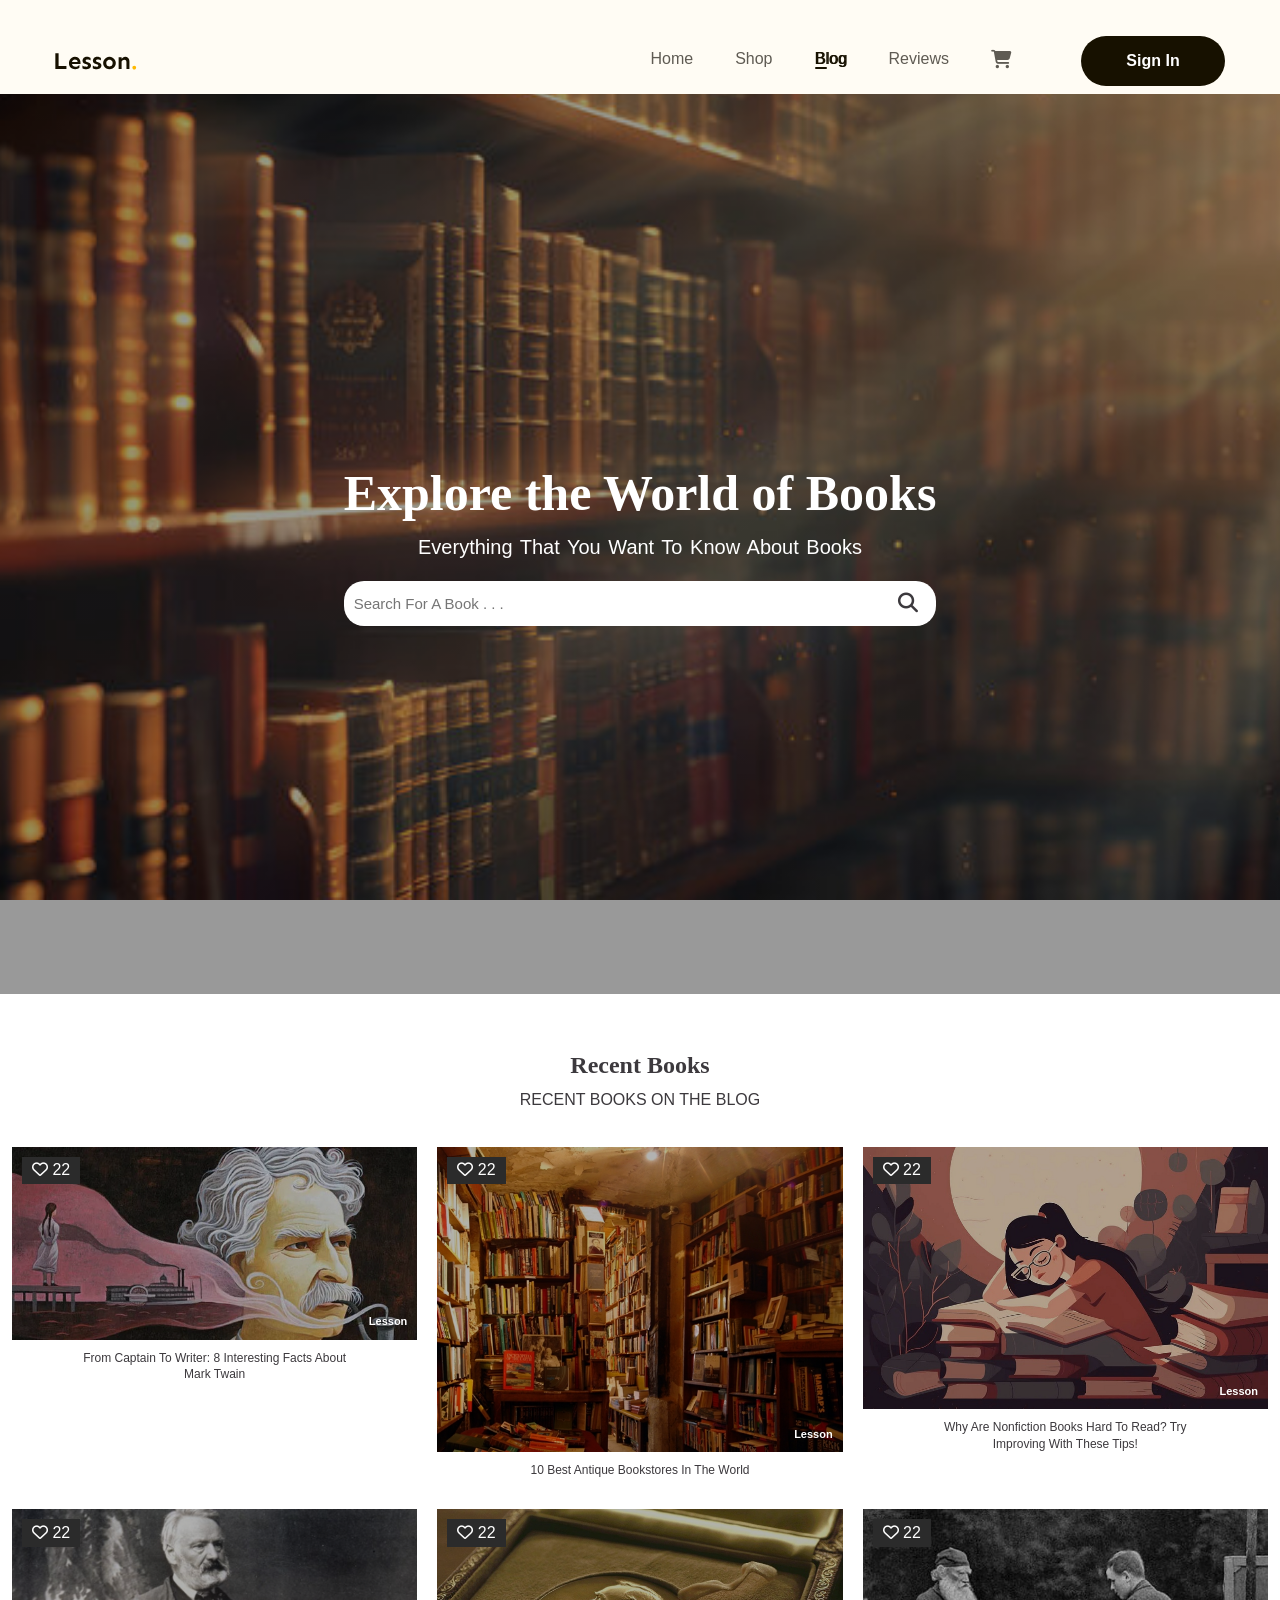
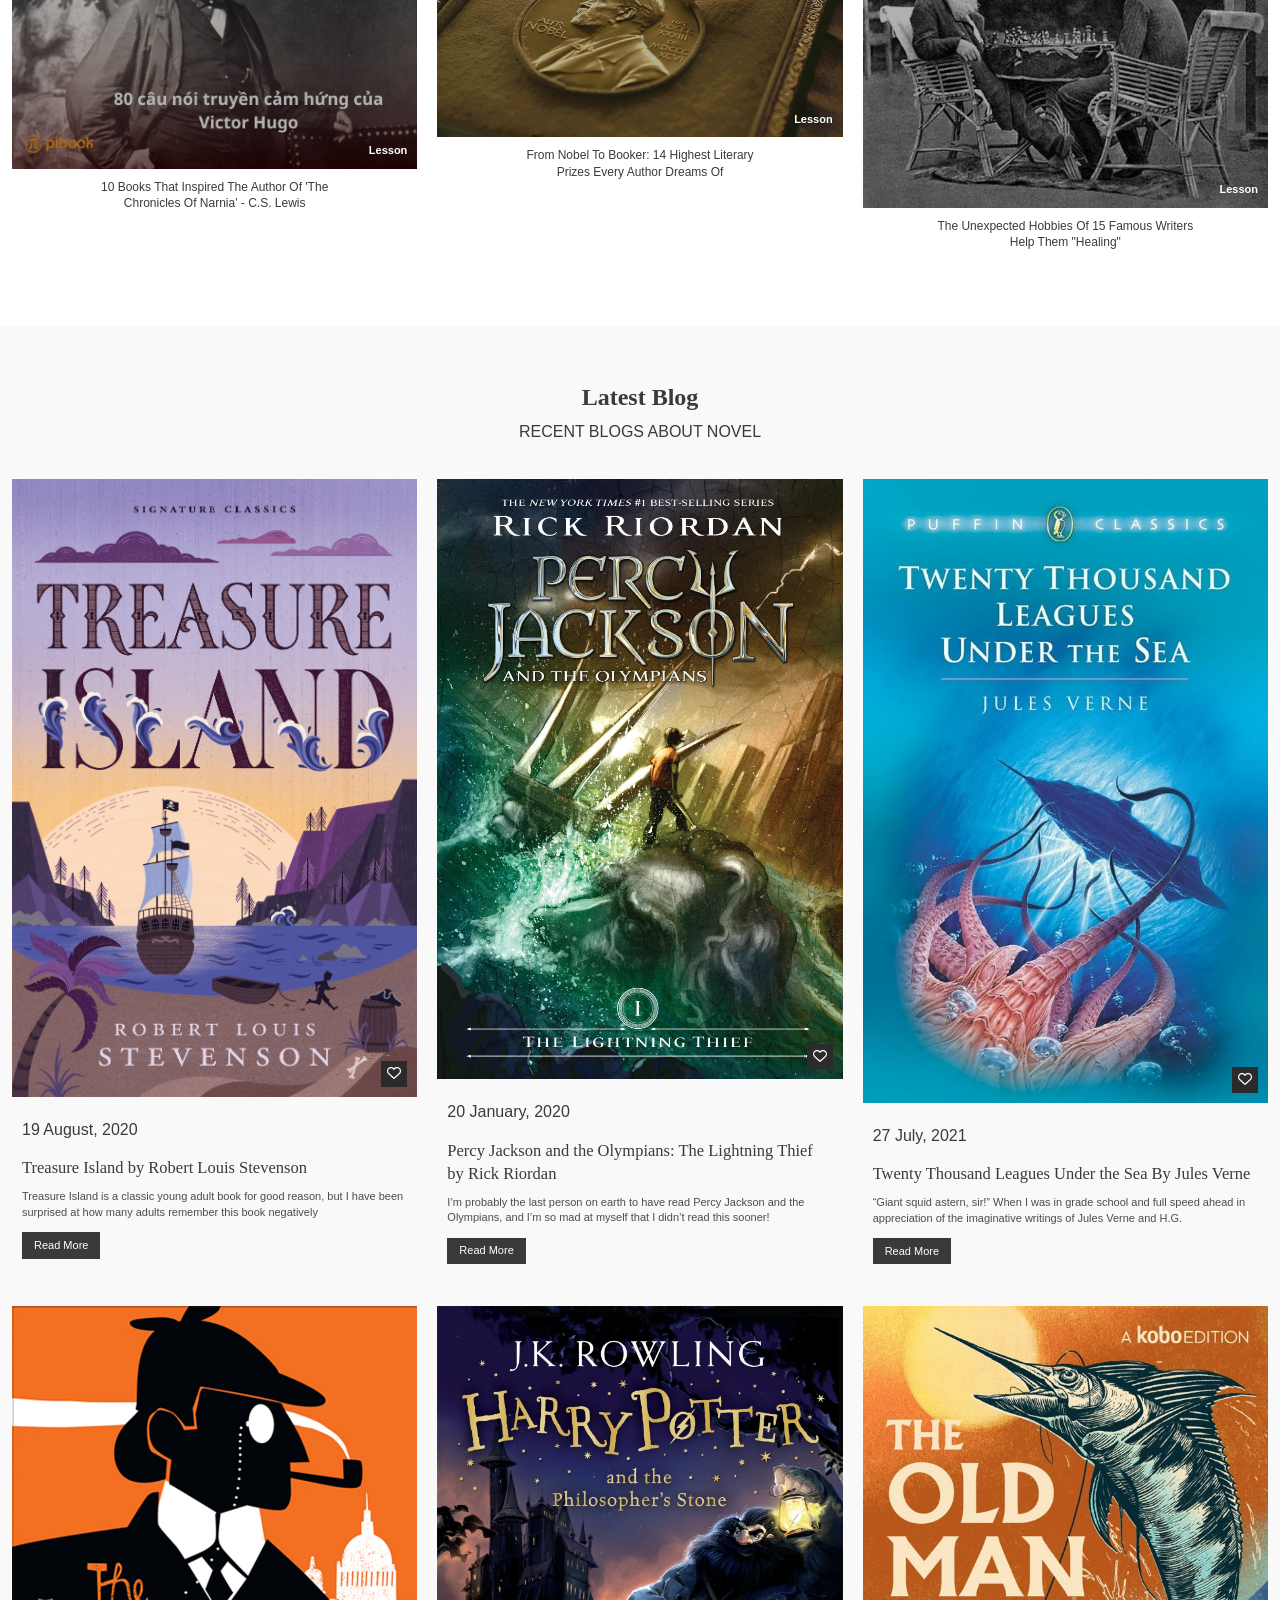
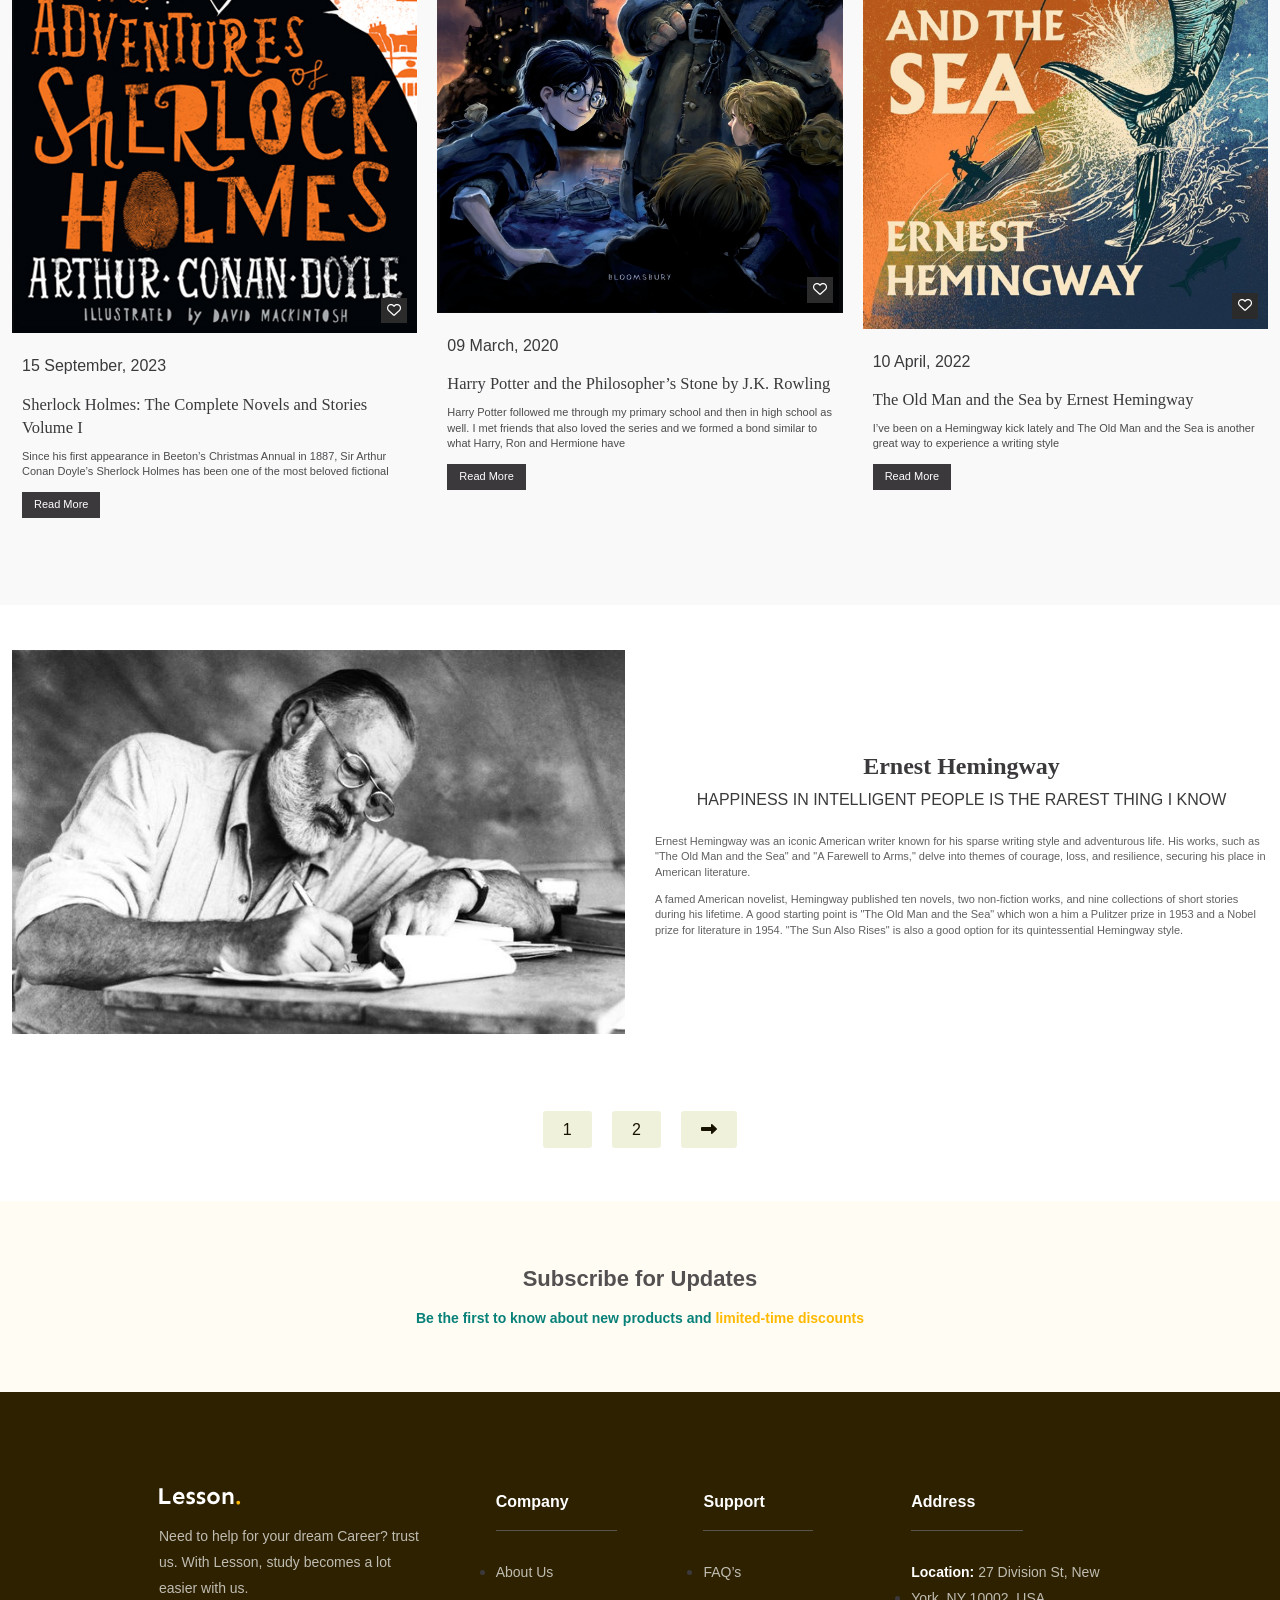
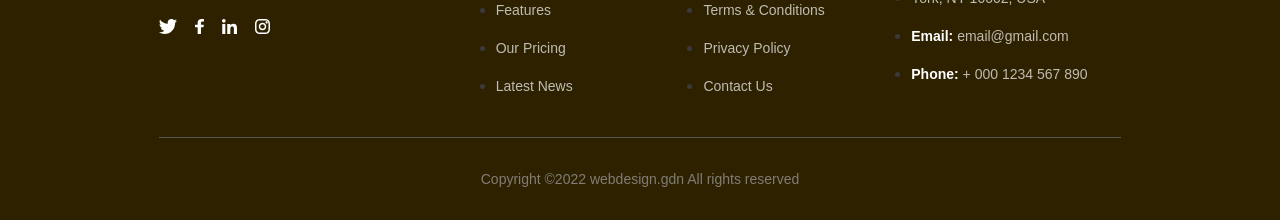
==== blog.html @ 6a24f3e5 "Finish" ====
<!DOCTYPE html>
<html>
  <head>
    <meta charset="utf-8">
    <meta http-equiv="X-UA-Compatible" content="IE=edge">
    <meta name="viewport" content="width=device-width, initial-scale=1.00">
    <title>Lesson Blog</title>
    <!-- Font awesome icon -->
    <link rel="stylesheet" href="https://cdnjs.cloudflare.com/ajax/libs/font-awesome/6.4.0/css/all.min.css"/>
    

	<link rel="apple-touch-icon" sizes="180x180" href="./assets/favicon/apple-touch-icon.png">
    <link rel="icon" type="image/png" sizes="32x32" href="./assets/favicon/favicon-32x32.png">
    <link rel="icon" type="image/png" sizes="16x16" href="./assets/favicon/favicon-16x16.png">
    <link rel="manifest" href="./assets/favicon/site.webmanifest">

    <link rel="stylesheet" href="./assets/css/blog.css">
  </head>
  <body>

    <!-- header -->
    <nav class="header fixed">
    <div class="main-content">
        <div class="body">
            <!-- Logo -->
            <a href="#">
                <img src="./assets/img/Lesson..svg" alt="Lesson." class="logo"/>
            </a>

            <!-- Nav -->
            <nav class="nav">
                <ul>
                    <li>
                        <a href="index.html">Home</a>
                    </li>
                    <li>
                        <a href="shop.html">Shop</a>
                    </li>
                    <li class="active">
                        <a href="blog.html">Blog</a>
                    </li>
                    <li>
                        <a href="review.html">Reviews</a>
                    </li>
                    <li id="lg-bag"><a href="cart.html"><i class="fa-solid fa-cart-shopping"></i></a></li>
                </ul>
            </nav>
            <!-- Action -->
            <div class="action">
                <a href="./sign_up.html" target="_blank" class="btn sign-up-btn">Sign In</a>
            </div>
        </div>
    </div>
	</nav>
      <div class = "banner">
        <div class = "container">
          <h1 class = "banner-title">
            <span>Explore</span> the World of Books
          </h1>
          <p>everything that you want to know about books</p>
          <form>
            <input type = "text" class = "search-input" placeholder="search for a book . . .">
            <button type = "submit" class = "search-btn">
              <i class = "fas fa-search"></i>
            </button>
          </form>
        </div>
      </div>
   
    
    <!-- design -->
    <section class = "design" id = "design">
      <div class = "container">
        <div class = "title">
          <h2>Recent Books</h2>
          <p>recent books on the blog</p>
        </div>

        <div class = "design-content">
          <!-- item -->
          <div class = "design-item">
            <div class = "design-img">
              <img src="./assets/img/b1.jpg" alt = "">
              <span><i class = "far fa-heart"></i> 22</span>
              <span>Lesson</span>
            </div>
            <div class = "design-title">
              <a href = "#">From Captain to Writer: 8 Interesting Facts About Mark Twain</a>
            </div>
          </div>
          <!-- end of item -->
          <!-- item -->
          <div class = "design-item">
            <div class = "design-img">
              <img src = "./assets/img/b2.jpg" alt = "">
              <span><i class = "far fa-heart"></i> 22</span>
              <span>Lesson</span>
            </div>
            <div class = "design-title">
              <a href = "#">10 Best Antique Bookstores in the World</a>
            </div>
          </div>
          <!-- end of item -->
          <!-- item -->
          <div class = "design-item">
            <div class = "design-img">
              <img src = "./assets/img/b3.jpg" alt = "">
              <span><i class = "far fa-heart"></i> 22</span>
              <span>Lesson</span>
            </div>
            <div class = "design-title">
              <a href = "#">Why are nonfiction books hard to read? Try improving with these tips!</a>
            </div>
          </div>
          <!-- end of item -->
          <!-- item -->
          <div class = "design-item">
            <div class = "design-img">
              <img src = "./assets/img/b4.png" alt = "">
              <span><i class = "far fa-heart"></i> 22</span>
              <span>Lesson</span>
            </div>
            <div class = "design-title">
              <a href = "#">10 Books That Inspired the Author of 'The Chronicles of Narnia' - C.S. Lewis</a>
            </div>
          </div>
          <!-- end of item -->
          <!-- item -->
          <div class = "design-item">
            <div class = "design-img">
              <img src = "./assets/img/b5.jpg" alt = "">
              <span><i class = "far fa-heart"></i> 22</span>
              <span>Lesson</span>
            </div>
            <div class = "design-title">
              <a href = "#">From Nobel to Booker: 14 Highest Literary Prizes Every Author Dreams of</a>
            </div>
          </div>
          <!-- end of item -->
          <!-- item -->
          <div class = "design-item">
            <div class = "design-img">
              <img src = "./assets/img/b6.jpg" alt = "">
              <span><i class = "far fa-heart"></i> 22</span>
              <span>Lesson</span>
            </div>
            <div class = "design-title">
              <a href = "#">The unexpected hobbies of 15 famous writers help them "healing"</a>
            </div>
          </div>
          <!-- end of item -->
        </div>
      </div>
    </section>
    <!-- end of design -->


    <!-- blog -->
    <section class = "blog" id = "blog">
      <div class = "container">
        <div class = "title">
          <h2>Latest Blog</h2>
          <p>recent blogs about novel</p>
        </div>
        <div class = "blog-content">
          <!-- item -->
          <div class = "blog-item">
            <div class = "blog-img">
              <img src = "./assets/img/bl1.jpg" alt = "">
              <span><i class = "far fa-heart"></i></span>
            </div>
            <div class = "blog-text">
              <span>19 August, 2020</span>
              <h2>Treasure Island by Robert Louis Stevenson</h2>
              <p>Treasure Island is a classic young adult book for good reason, but I have been surprised at how many adults remember this book negatively</p>
              <a href = "#">Read More</a>
            </div>
          </div>
          <!-- end of item -->
          <!-- item -->
          <div class = "blog-item">
            <div class = "blog-img">
              <img src = "./assets/img/bl2.jpg" alt = "">
              <span><i class = "far fa-heart"></i></span>
            </div>
            <div class = "blog-text">
              <span>20 January, 2020</span>
              <h2>Percy Jackson and the Olympians: The Lightning Thief by Rick Riordan</h2>
              <p>I’m probably the last person on earth to have read Percy Jackson and the Olympians, and I’m so mad at myself that I didn’t read this sooner!</p>
              <a href = "#">Read More</a>
            </div>
          </div>
          <!-- end of item -->
          <!-- item -->
          <div class = "blog-item">
            <div class = "blog-img">
              <img src = "./assets/img/bl3.jpg" alt = "">
              <span><i class = "far fa-heart"></i></span>
            </div>
            <div class = "blog-text">
              <span>27 July, 2021</span>
              <h2>Twenty Thousand Leagues Under the Sea By Jules Verne</h2>
              <p>“Giant squid astern, sir!” When I was in grade school and full speed ahead in appreciation of the imaginative writings of Jules Verne and H.G.</p>
              <a href = "#">Read More</a>
            </div>
          </div>
          <!-- end of item -->
          <!-- item -->
          <div class = "blog-item">
            <div class = "blog-img">
              <img src = "./assets/img/bl4.jpg" alt = "">
              <span><i class = "far fa-heart"></i></span>
            </div>
            <div class = "blog-text">
              <span>15 September, 2023</span>
              <h2>Sherlock Holmes: The Complete Novels and Stories Volume I</h2>
              <p>Since his first appearance in Beeton’s Christmas Annual in 1887, Sir Arthur Conan Doyle’s Sherlock Holmes has been one of the most beloved fictional </p>
              <a href = "#">Read More</a>
            </div>
          </div>
          <!-- end of item -->
          <!-- item -->
          <div class = "blog-item">
            <div class = "blog-img">
              <img src = "./assets/img/bl5.jpg" alt = "">
              <span><i class = "far fa-heart"></i></span>
            </div>
            <div class = "blog-text">
              <span>09 March, 2020</span>
              <h2>Harry Potter and the Philosopher’s Stone by J.K. Rowling</h2>
              <p>Harry Potter followed me through my primary school and then in high school as well. I met friends that also loved the series and we formed a bond similar to what Harry, Ron and Hermione have</p>
              <a href = "#">Read More</a>
            </div>
          </div>
          <!-- end of item -->
          <!-- item -->
          <div class = "blog-item">
            <div class = "blog-img">
              <img src = "./assets/img/bl6.jpg" alt = "">
              <span><i class = "far fa-heart"></i></span>
            </div>
            <div class = "blog-text">
              <span>10 April, 2022</span>
              <h2>The Old Man and the Sea by Ernest Hemingway</h2>
              <p>I’ve been on a Hemingway kick lately and The Old Man and the Sea is another great way to experience a writing style </p>
              <a href = "#">Read More</a>
            </div>
          </div>
          <!-- end of item -->
        </div>
      </div>
    </section>
    <!-- end of blog -->

    <!-- about -->
    <section class = "about" id = "about">
      <div class = "container">
        <div class = "about-content">
          <div>
            <img src = "./assets/img/about-bg.jpg" alt = "">
          </div>
          <div class = "about-text">
            <div class = "title">
              <h2>Ernest Hemingway</h2>
              <p>Happiness in intelligent people is the rarest thing I know</p>
            </div>
            <p>Ernest Hemingway was an iconic American writer known for his sparse writing style and adventurous life. His works, such as "The Old Man and the Sea" and "A Farewell to Arms," delve into themes of courage, loss, and resilience, securing his place in American literature.</p>
            <p>A famed American novelist, Hemingway published ten novels, two non-fiction works, and nine collections of short stories during his lifetime. A good starting point is "The Old Man and the Sea" which won a him a Pulitzer prize in 1953 and a Nobel prize for literature in 1954.
			"The Sun Also Rises" is also a good option for its quintessential Hemingway style.</p>
          </div>
        </div>
      </div>
    </section>
    <!-- end of about -->

    <!---Phan Trang-->
        <section id ="pagination" class="section-p1">
            <a href="#">1</a>
            <a href="#">2</a>
            <a href=""><i class="fa fa-long-arrow-alt-right"></i></a>    
        </section>

        <!---New Letter-->
        <section id="newletter" class="section-p1 section-m1">
            <div class="newstext">
                <h4>Subscribe for Updates</h4>
                <p>Be the first to know about new products and <span>limited-time discounts</span></p>
            </div>
        </section>

        <!-- Footer -->
        <footer class="footer">
            <div class="main-content">
                <div class="row">
                    <!-- Column 1 -->
                    <div class="column">
                        <a href="#">
                            <img
                            src="./assets/img/logo-footer.svg"
                            alt="Lesson."
                            class="logo"
                            />
                        </a>
                        <p class="desc">
                            Need to help for your dream Career? trust us. With
                            Lesson, study becomes a lot easier with us.
                        </p>
                        <div class="socials">
                            <a href="#!">
                                <img
                                    src="./assets/img/twitter.svg"
                                    alt="Twitter"
                                    class="icon"
                                />
                            </a>
                            <a href="#!">
                                <img
                                    src="./assets/img/facebook.svg"
                                    alt="Facebook"
                                    class="icon"
                                />
                            </a>
                            <a href="#!">
                                <img
                                    src="./assets/img/linkedin.svg"
                                    alt="Linkedin"
                                    class="icon"
                                />
                            </a>
                            <a href="#!">
                                <img
                                    src="./assets/img/instagram.svg"
                                    alt="Instagram"
                                    class="icon"
                                />
                            </a>
                        </div>
                    </div>

                    <!-- Column 2 -->
                    <div class="column">
                        <h3 class="title">Company</h3>
                        <ul class="list">
                            <li>
                                <a href="#!">About Us</a>
                            </li>
                            <li>
                                <a href="#!">Features</a>
                            </li>
                            <li>
                                <a href="#!">Our Pricing</a>
                            </li>
                            <li>
                                <a href="#!">Latest News</a>
                            </li>
                        </ul>
                    </div>

                    <!-- Column 3 -->
                    <div class="column">
                        <h3 class="title">Support</h3>
                        <ul class="list">
                            <li>
                                <a href="#!">FAQ’s</a>
                            </li>
                            <li>
                                <a href="#!">Terms & Conditions</a>
                            </li>
                            <li>
                                <a href="#!">Privacy Policy</a>
                            </li>
                            <li>
                                <a href="#!">Contact Us</a>
                            </li>
                        </ul>
                    </div>

                    <!-- Column 4 -->
                    <div class="column">
                        <h3 class="title">Address</h3>
                        <ul class="list">
                            <li>
                                <a href="#!">
                                    <strong>Location:</strong> 27 Division St,
                                    New York, NY 10002, USA
                                </a>
                            </li>
                            <li>
                                <a href="#!">
                                    <strong>Email:</strong> email@gmail.com
                                </a>
                            </li>
                            <li>
                                <a href="#!">
                                    <strong>Phone:</strong> + 000 1234 567 890
                                </a>
                            </li>
                        </ul>
                    </div>
                </div>
                <div class="copyright">
                    <p>Copyright ©2022 webdesign.gdn All rights reserved</p>
                </div>
            </div>
        </footer>
		</body>
    </script>
</html>
---- assets/css/blog.css ----
* {
    box-sizing: border-box;
}

:root {
    --primary-color: #ffb900;
    --font-heading: Sen, sans-serif;
    --dark: #3c393d;
    --exDark: #2b2b2b;
}

html {
    font-size: 62.5%;
    scroll-behavior: smooth;
}

body {
    font-size: 1.6rem;
    font-family: "Poppins", sans-serif;
    line-height: 1.4;
    color: var(--dark);
}

*{
    padding: 0;
    margin: 0;
}
body{
    line-height: 1.4;
    color: var(--dark);
}
img{
    width: 100%;
    display: block;
}
.container{
    max-width: 1320px;
    margin: 0 auto;
    padding: 0 1.2rem;
}
a {
    text-decoration: none;
}

.btn {
    display: inline-block;
    min-width: 118px;
    padding: 0 16px;
    line-height: 50px;
    font-weight: 600;
    font-size: 1.6rem;
    text-align: center;
    color: #ffffff;
    background: #171100;
    border-radius: 999px;
}

.btn:hover {
    opacity: 0.9;
    cursor: pointer;
}

.heading {
    font-family: var(--font-heading);
    font-weight: 700;
    letter-spacing: -0.02em;
    color: #171100;
}

.heading.lv1 {
    font-size: 5.8rem;
    line-height: 1.17;
}

.heading.lv2 {
    font-size: 3.8rem;
    line-height: 1.26;
}

.main-content {
    width: 1170px;
    max-width: calc(100% - 48px);
    margin-left: auto;
    margin-right: auto;
}

.line-clamp {
    display: -webkit-box;
    -webkit-line-clamp: var(--line-clamp, 1);
    -webkit-box-orient: vertical;
    overflow: hidden;
}

.line-clamp.line-2 {
    --line-clamp: 2;
}

.break-all {
    word-break: break-all;
}

/* header */

.header.fixed {
    position: sticky;
    top: -28px;
    z-index: 1000;
	background: #fffcf4;
}

.header .body {
    display: flex;
    align-items: center;
    padding: 36px 0 8px;
}

.nav {
    margin-left: auto;
}

.nav ul {
    display: flex;
	list-style: none;
}

.nav a {
    position: relative;
    padding: 8px 21px;
    font-size: 1.6rem;
    color: #5f5b53;
}

.nav a:hover,
.nav li.active a {
    text-shadow: 1px 0 0 currentColor;
    color: #171100;
}

.nav li.active a::after {
    position: absolute;
    left: 21px;
    bottom: 6px;
    content: "";
    display: block;
    width: 12px;
    height: 2px;
    background: #171100;
    border-radius: 1px;
}

.header .sign-up-btn {
    min-width: 144px;
}

.header .action {
    margin-left: 49px;
}




/*banner*/
.banner{
    min-height: 100vh;
    background: linear-gradient(rgba(0, 0, 0, 0.4), rgba(0, 0, 0, 0.4)), url(../img/banner-bg.jpg) center/cover no-repeat fixed;
    display: flex;
    flex-direction: column;
    justify-content: stretch;
}
.banner{
    flex: 1;
    display: flex;
    align-items: center;
    justify-content: center;
    text-align: center;
    color: #fff;
}
.banner-title{
    font-size: 5rem;
    font-family: 'Playfair Display', serif;
    line-height: 1.2;
}
.banner-title span{
    font-family: var(--Playfair);
    color: var(--exWhite);
}
.banner p{
    padding: 1rem 0 2rem 0;
    font-size: 2rem;
    text-transform: capitalize;
    font-family: var(--Roboto);
    font-weight: 300;
    word-spacing: 2px;
}
.banner form{
    background: #fff;
    border-radius: 2rem;
    padding: 0.6rem 1rem;
    display: flex;
    justify-content: space-between;
}
.search-input{
    font-family: var(--Roboto);
    font-size: 1.5rem;
    width: 100%;
    outline: 0;
    padding: 0.6rem 0;
    border: none;
}
.search-input::placeholder{
    text-transform: capitalize;
}
.search-btn{
    width: 40px;
    font-size: 2rem;
    color: var(--dark);
    border: none;
    background: transparent;
    outline: 0;
    cursor: pointer;
}

/* design */
.design{
    padding: 4.5rem 0;
}
.title{
    text-align: center;
    padding: 1rem 0;
}
.title h2{
    font-family: 'Playfair Display', serif;
    font-size: 2.4rem;
}
.title p{
    text-transform: uppercase;
    padding: 0.6rem 0;
}
.design-content{
    margin: 2rem 0;
}
.design-item{
    cursor: pointer;
    margin: 1.5rem 0;
}
.design-img{
    position: relative;
    overflow: hidden;
}
.design-img::after{
    position: absolute;
    content: "";
    top: 0;
    left: 0;
    width: 100%;
    height: 100%;
    background: rgba(0, 0, 0, 0.3);
}
.design-img img{
    transition:  all 0.5s ease;
}
.design-item:hover img{
    transform: scale(1.2);
}
.design-img span:first-of-type{
    position: absolute;
    z-index: 1;
    top: 10px;
    left: 10px;
    background: var(--exDark);
    color: #fff;
    padding: 0.25rem 1rem;
}
.design-img span:last-of-type{
    position: absolute;
    z-index: 1;
    bottom: 10px;
    right: 10px;
    color: #fff;
    font-weight: 700;
    font-size: 1.1rem;
}
.design-title{
    padding: 1rem;
    font-size: 1.2rem;
    text-align: center;
    width: 70%;
    margin: 0 auto;
}
.design-title a{
    color: var(--dark);
    text-decoration: none;
    text-transform: capitalize;
    font-family: var(--Playfair);
}

/* blog */
.blog{
    background: #f9f9f9;
    padding: 4.5rem 0;
}
.blog-content{
    margin: 2rem 0;
}
.blog-img{
    position: relative;
}
.blog-img span{
    position: absolute;
    bottom: 10px;
    right: 10px;
    background: var(--exDark);
    color: #fff;
    font-size: 1.4rem;
    padding: 0.3rem 0.6rem;
}
.blog-text{
    margin: 2.2rem 0;
    padding: 0 1rem;
}
.blog-text span{
    font-weight: 300;
    display: block;
    padding-bottom: 0.5rem;
}
.blog-text h2{
    font-family: 'Playfair Display', serif;
    padding: 1rem 0;
    font-size: 1.65rem;
    font-weight: 500;
}
.blog-text p{
    font-weight: 300;
    font-size: 1.1rem;
    opacity: 0.9;
    padding-bottom: 1.2rem;
}
.blog-text a{
    font-family: var(--Roboto);
    font-size: 1.1rem;
    text-decoration: none;
    color: var(--dark);
    display: inline-block;
    background: var(--dark);
    color: #fff;
    padding: 0.55rem 1.2rem;
    transition: all 0.5s ease;
}
.blog-text a:hover{
    background: var(--exDark);
}

/* about */
.about{
    padding: 4.5rem 0;
}
.about-text{
    margin: 2rem 0;
}
.about-text > p{
    font-size: 1.1rem;
    padding: 0.6rem 0;
    opacity: 0.8;
}

/*Phân trang shop */
/* Pagination */
#pagination {
    text-align: center;
    margin-top: 40px;
    margin-bottom: 60px; 
}

#pagination a {
    text-decoration: none;
    background-color: #eff1db;
    padding: 10px 20px;
    border-radius: 3px;
    color: #171100;
    margin:0 8px;
    font-weight: 500;
}

#pagination a i {
    font-size: 16px;
    font-weight: 600;
}

/* New Letter */
#newletter {
    display: flex;
    justify-content: center;
    flex-wrap: wrap;
    align-items: center;           
    background-color: #fffcf4;
    background-repeat: no-repeat;
    background-position: 20% 30%;
    padding: 60px; 
    margin-top: 10px;
    margin-bottom: 0;
    
}

#newletter h4 {
    text-align: center;
    font-size: 22px;
    font-weight: 700;
    color: #525050;
    line-height: 1.6; 
}

#newletter p {
    font-size: 14px;
    font-weight: 600;
    color: #088178;
    line-height: 1.8; 
    margin-top: 10px; 
}

#newletter p span {
    color: #ffb900;
}


#lg-bag a {
    color: #5f5b53;
    font-size: 1.8rem;
    transition: color 0.3s;
}

#lg-bag a:hover {
    color: var(--primary-color);
}


/* Footer */
.footer {
    padding: 96px 135px 0;
    background: #2e2100;
}

.footer .row {
    display: flex;
    padding-bottom: 38px;
    border-bottom: 1px solid #59554b;
}

.footer .row .column {
    width: 21.6%;
}

.footer .logo {
    width: auto; 
    max-width: 160px; 
    height: auto; 
    display: block; 
}
.footer .row .column:first-child {
    width: 35%;
}

.footer .desc {
    margin-top: 18px;
    max-width: 267px;
    font-size: 1.4rem;
    line-height: 1.86;
    color: #bfbcb2;
}

.footer .socials {
    display: flex;
    gap: 18px;
    margin-top: 18px;
}

.footer .title {
    display: inline-block;
    padding: 0 48px 14px 0;
    border-bottom: 1px solid #59554b;
    font-weight: 600;
    font-size: 1.6rem;
    line-height: 1.75;
    color: #ffffff;
}

.footer .list {
    margin-top: 28px;
}

.footer .list a {
    display: inline-block;
    margin-bottom: 12px;
    font-size: 1.4rem;
    line-height: 1.86;
    color: #bfbcb2;
}

.footer .list li:last-child a {
    margin-bottom: 0;
}

.footer .list strong {
    font-weight: 600;
    color: #ffffff;
}

.footer .copyright {
    padding: 28px 0;
}

.footer .copyright p {
    font-size: 1.4rem;
    line-height: 1.86;
    text-align: center;
    color: #807d74;
}


@media screen and (min-width: 768px){
    .navbar .container{
        display: flex;
        align-items: center;
        justify-content: space-between;
    }
    .search-input{
        padding: 0.8rem 0;
    }
    .design-content{
        display: grid;
        grid-template-columns: repeat(2, 1fr);
        gap: 2rem;
    }
    .design-item{
        margin: 0;
    }
    .blog-content{
        display: grid;
        grid-template-columns: repeat(2, 1fr);
        gap: 2rem;
    }
}

@media screen and (min-width: 992px){
    .blog-content{
        grid-template-columns: repeat(3, 1fr);
    }
    .about-content{
        display: grid;
        grid-template-columns: repeat(2, 1fr);
        column-gap: 3rem;
        align-items: center;
    }
}

@media screen and (min-width: 1200px){
    .design-content{
        grid-template-columns: repeat(3, 1fr);
    }
}
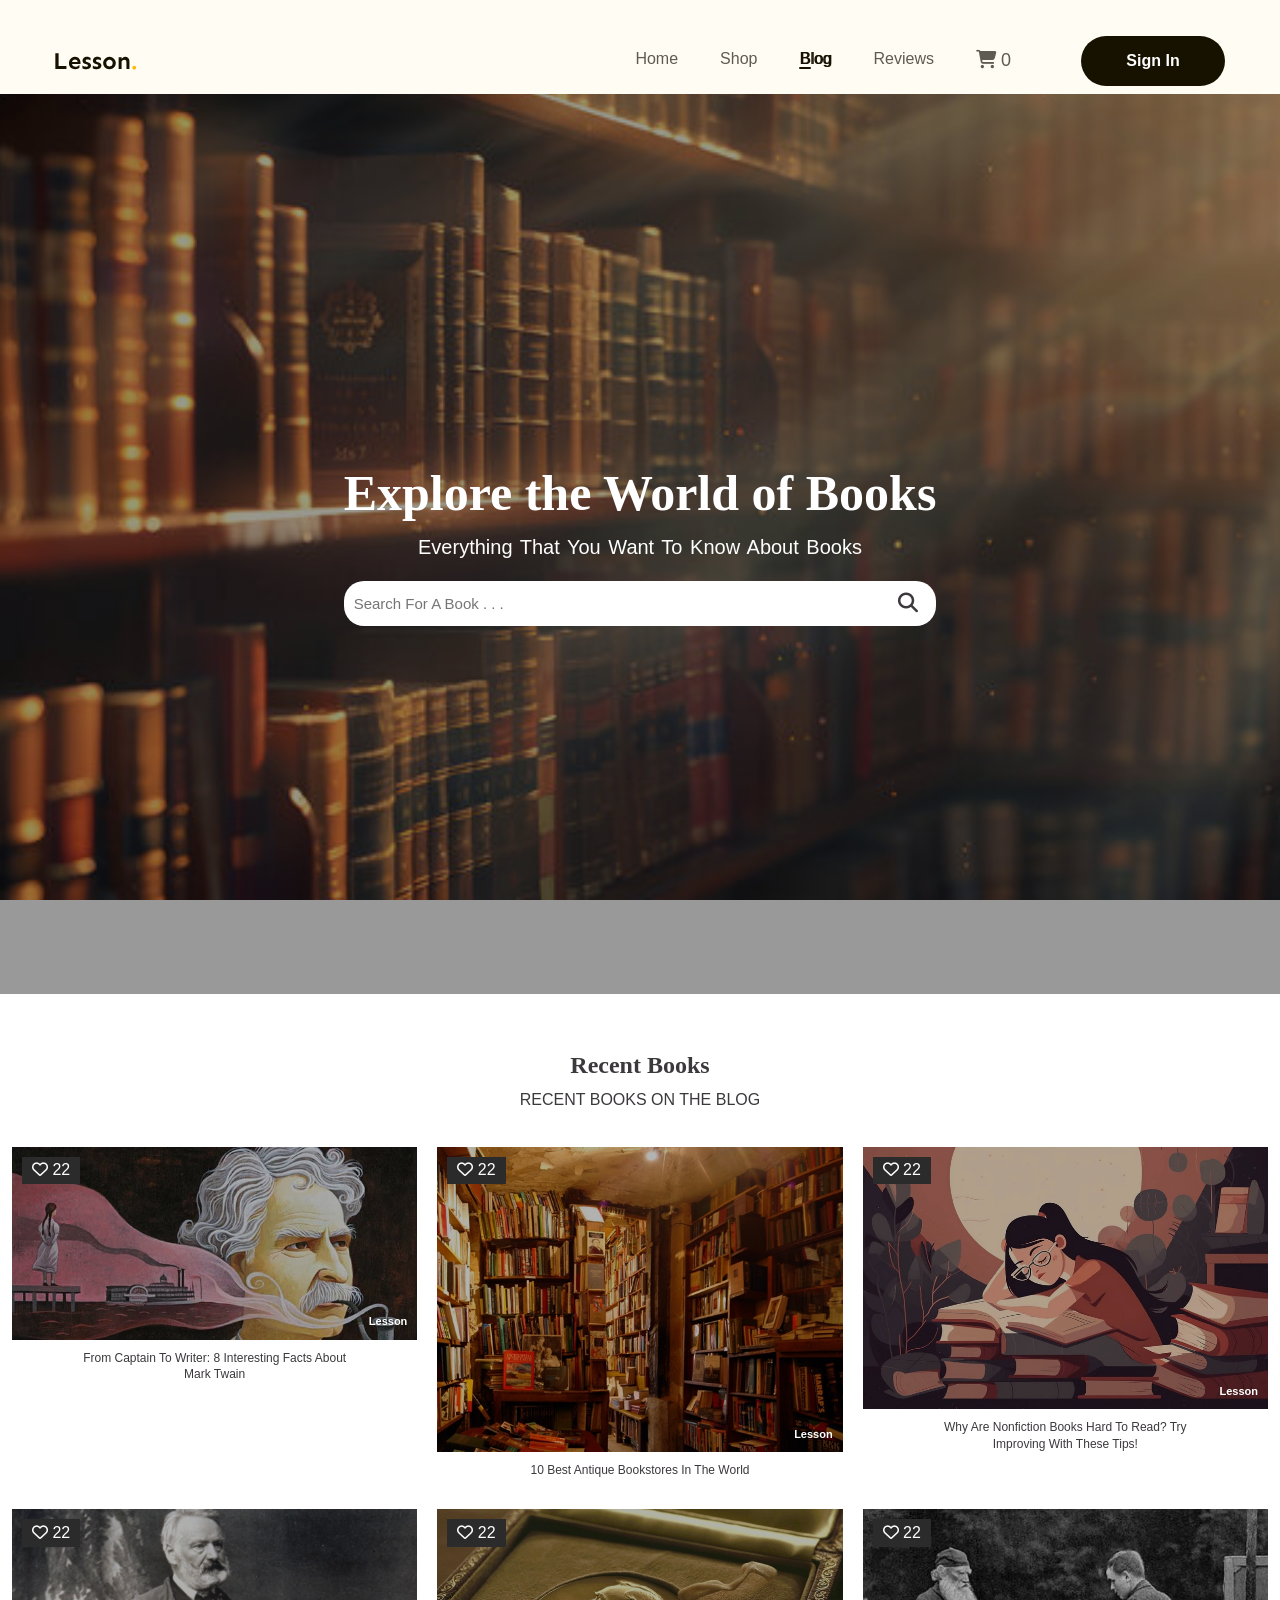
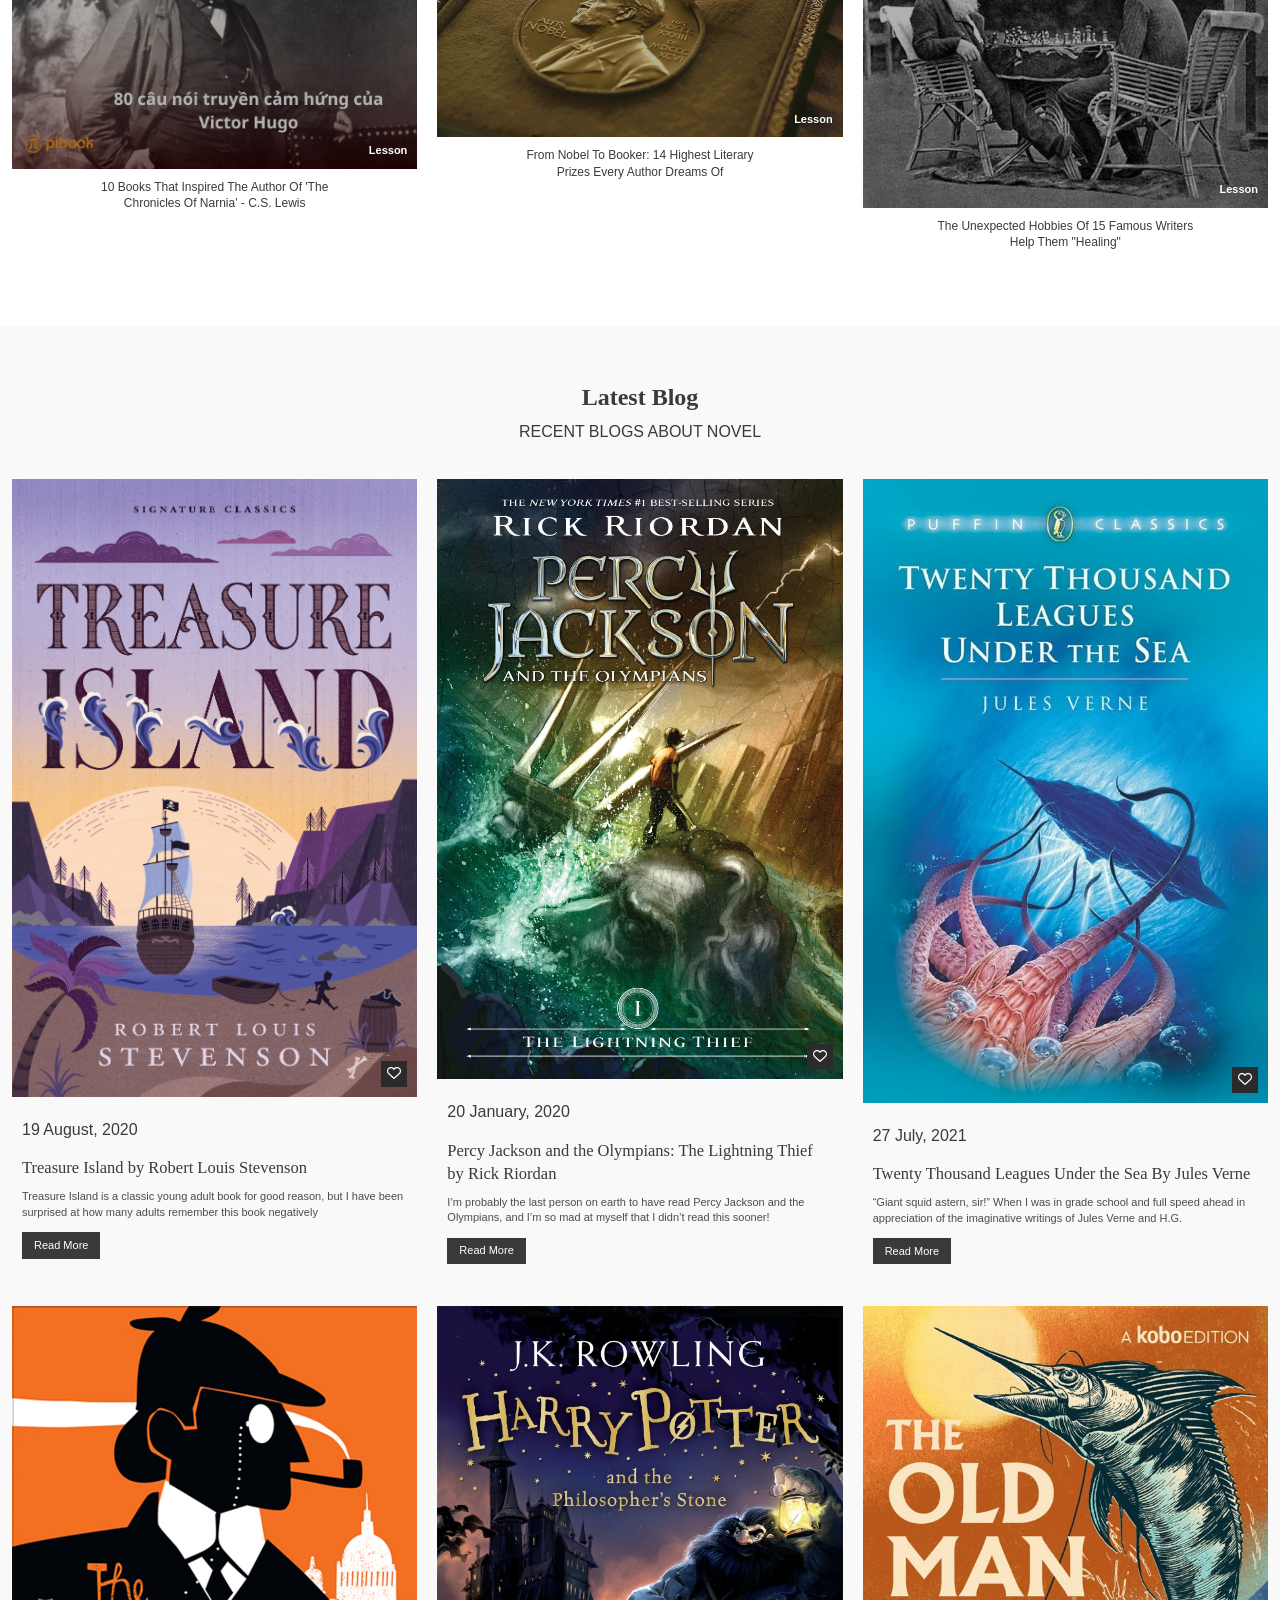
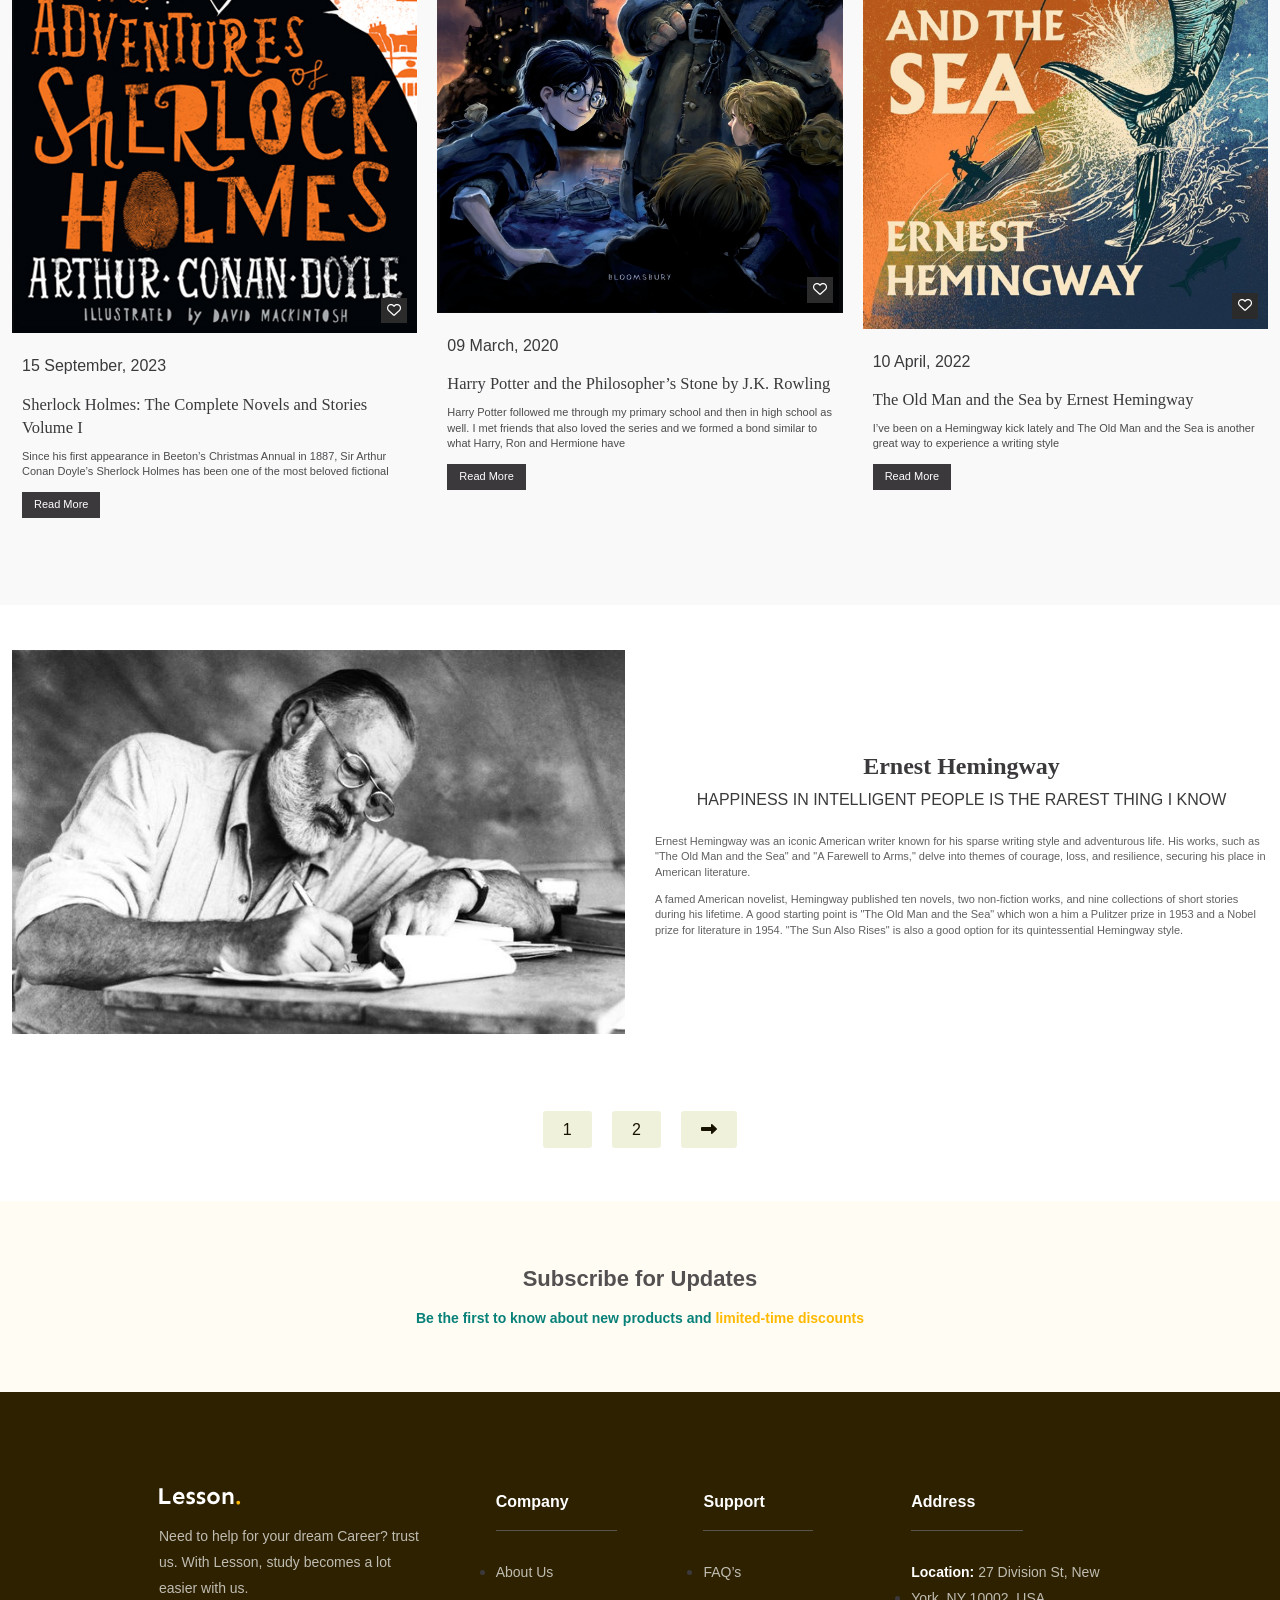
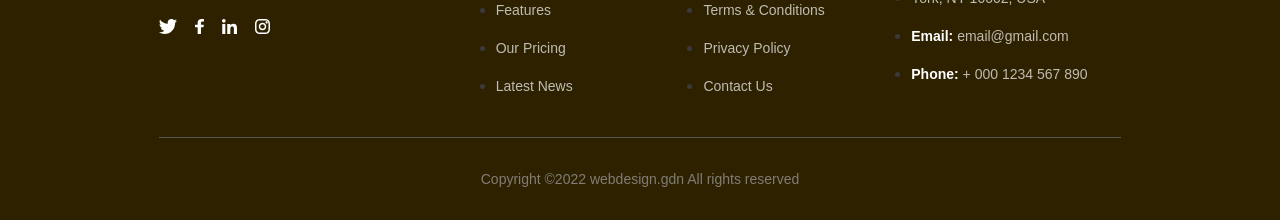
==== commit a8120a63: "Finish" ====
--- a/blog.html
+++ b/blog.html
@@ -42,7 +42,12 @@
                     <li>
                         <a href="review.html">Reviews</a>
                     </li>
-                    <li id="lg-bag"><a href="cart.html"><i class="fa-solid fa-cart-shopping"></i></a></li>
+                    <li id="lg-bag">
+                      <a href="cart.html">
+                          <i class="fa-solid fa-cart-shopping"></i>
+                          <span class="cart-icon-count">0</span>
+                      </a>
+                  </li>
                 </ul>
             </nav>
             <!-- Action -->
@@ -404,5 +409,5 @@
             </div>
         </footer>
 		</body>
-    </script>
+    <script src="./assets/js/cart.js"></script>
 </html>
